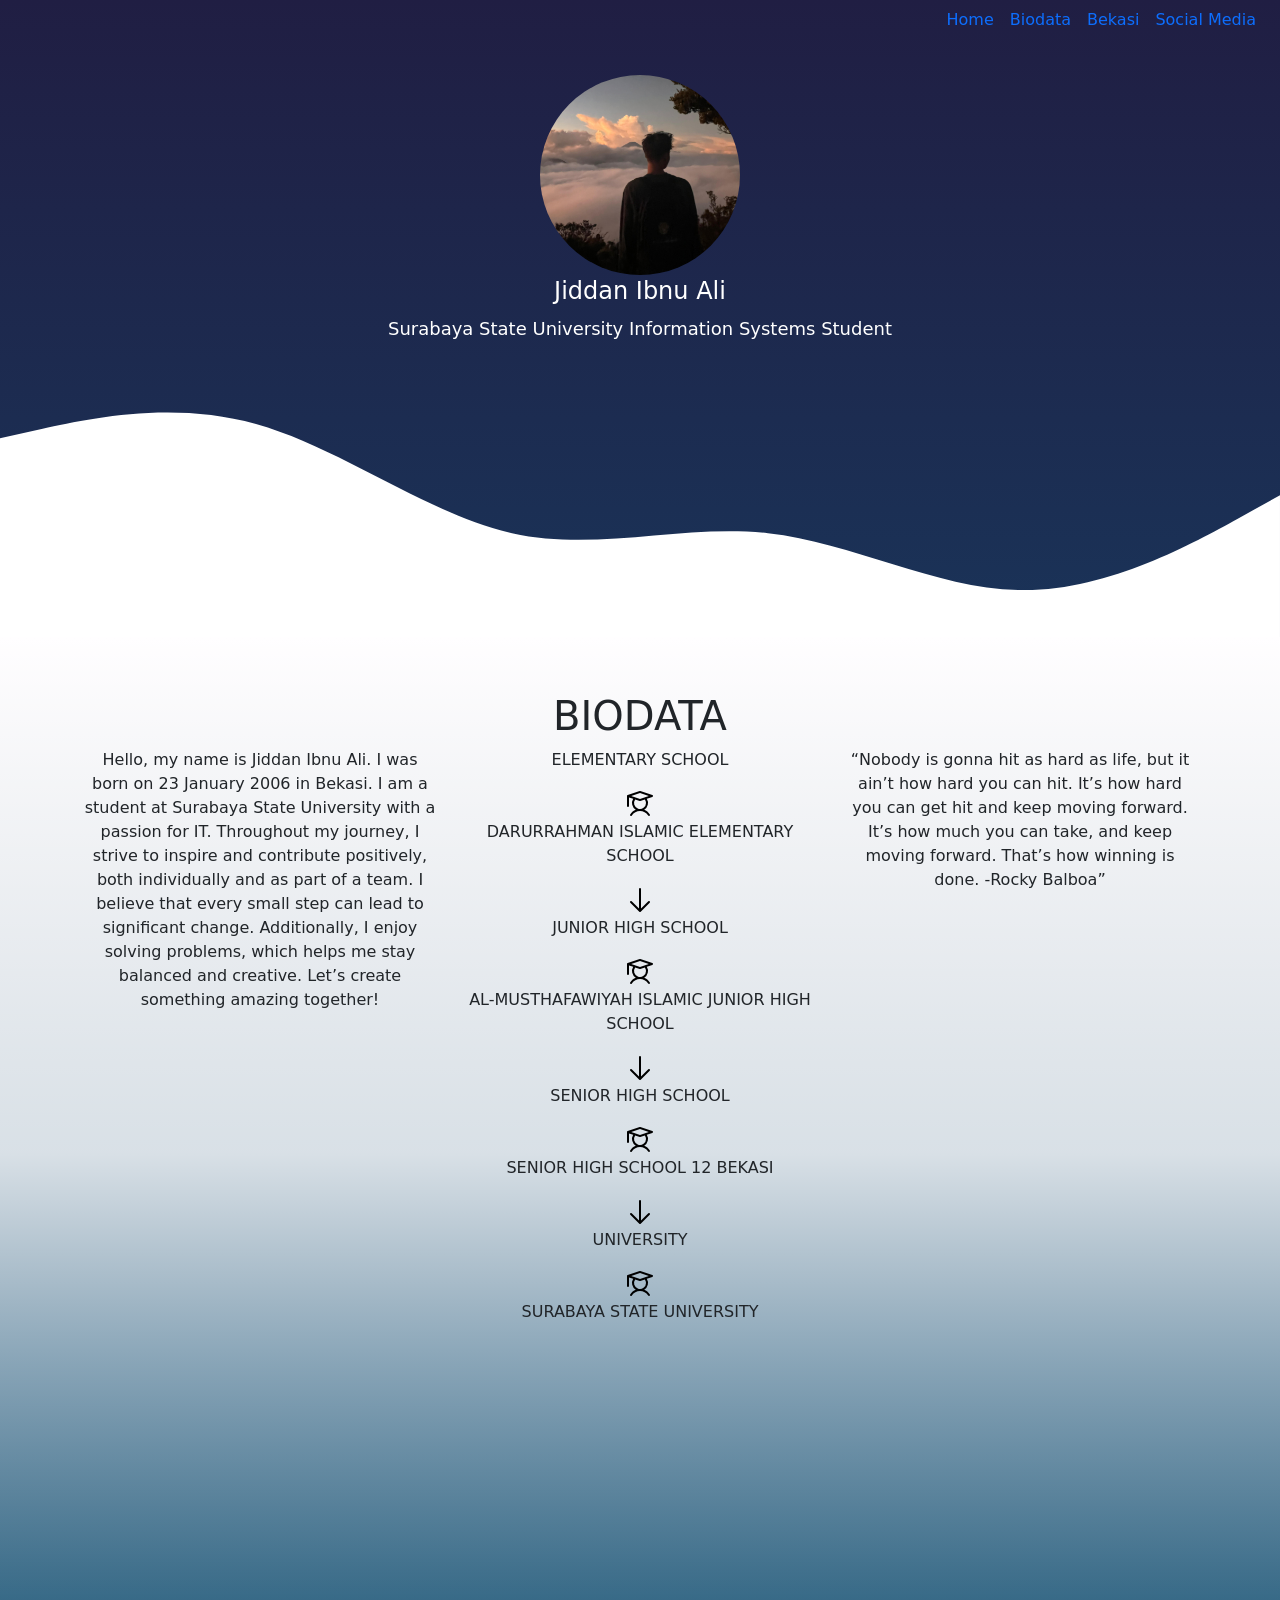
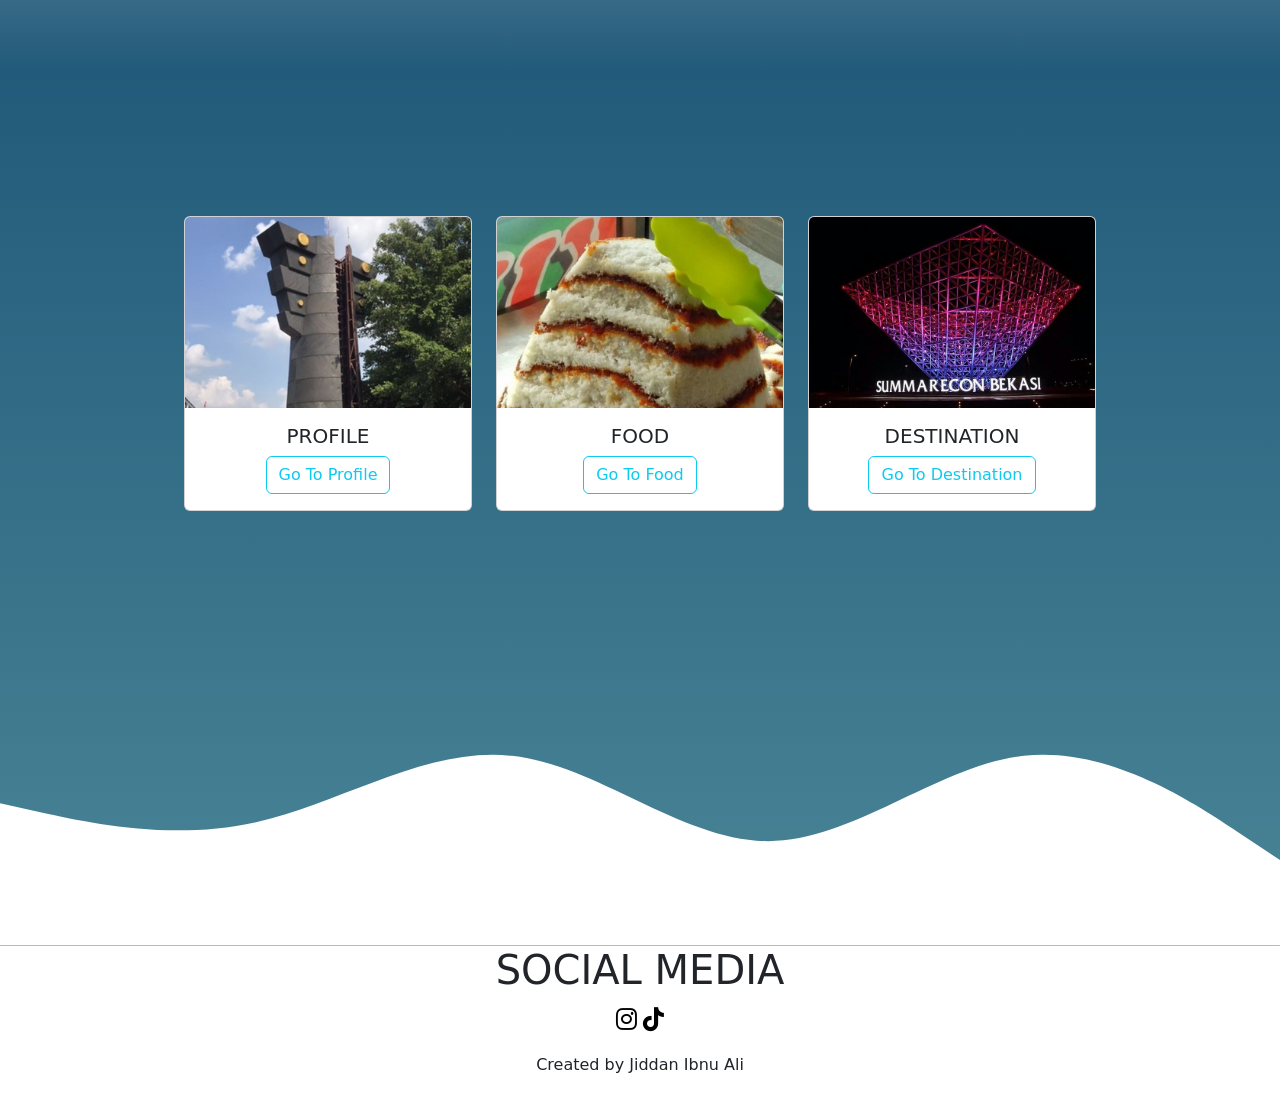
==== index.html @ 8a0ab516 "Add files via upload" ====
<!DOCTYPE html>
<html lang="en">
  <head>
    <meta charset="utf-8" />
    <meta name="viewport" content="width=device-width, initial-scale=1" />
    <title>Home</title>
    <link
      href="https://cdn.jsdelivr.net/npm/bootstrap@5.3.3/dist/css/bootstrap.min.css"
      rel="stylesheet"
      integrity="sha384-QWTKZyjpPEjISv5WaRU9OFeRpok6YctnYmDr5pNlyT2bRjXh0JMhjY6hW+ALEwIH"
      crossorigin="anonymous"
    />
    <link rel="stylesheet" href="css/index.css" />
    <link
      rel="stylesheet"
      href="https://cdnjs.cloudflare.com/ajax/libs/font-awesome/6.6.0/css/all.min.css"
      integrity="sha512-Kc323vGBEqzTmouAECnVceyQqyqdsSiqLQISBL29aUW4U/M7pSPA/gEUZQqv1cwx4OnYxTxve5UMg5GT6L4JJg=="
      crossorigin="anonymous"
      referrerpolicy="no-referrer"
    />
    <link href="https://unpkg.com/aos@2.3.1/dist/aos.css" rel="stylesheet" />
  </head>
  <body>
    <ul class="nav nav-underline nav justify-content-end fixed-top">
      <li class="nav-item">
        <a class="nav-link" href="#home">Home</a>
      </li>
      <li class="nav-item">
        <a class="nav-link" href="#biodata">Biodata</a>
      </li>
      <li class="nav-item">
        <a class="nav-link" href="#bekasi">Bekasi</a>
      </li>
      <li class="nav-item me-4">
        <a class="nav-link" href="#socialmedia">Social Media</a>
      </li>
    </ul>
    <section id="home" class="home">
      <div class="container">
        <div class="profile" data-aos="zoom-in-up">
          <img
            class="rounded-circle profileImage"
            src="image/profileImage.jpg"
            alt=""
          />
          <h2>Jiddan Ibnu Ali</h2>
          <h4>Surabaya State University Information Systems Student</h4>
        </div>
      </div>
    </section>
    <svg xmlns="http://www.w3.org/2000/svg" viewBox="0 0 1440 320">
      <path
        fill="#fff"
        fill-opacity="1"
        d="M0,96L48,85.3C96,75,192,53,288,80C384,107,480,181,576,202.7C672,224,768,192,864,202.7C960,213,1056,267,1152,266.7C1248,267,1344,213,1392,186.7L1440,160L1440,320L1392,320C1344,320,1248,320,1152,320C1056,320,960,320,864,320C768,320,672,320,576,320C480,320,384,320,288,320C192,320,96,320,48,320L0,320Z"
      ></path>
    </svg>
    <section id="biodata" class="biodata">
      <h1 class="text-center" data-aos="fade-down">BIODATA</h1>
      <div class="container text-center" data-aos="fade-up">
        <div class="row">
          <div class="col">
            Hello, my name is Jiddan Ibnu Ali. I was born on 23 January 2006 in
            Bekasi. I am a student at Surabaya State University with a passion
            for IT. Throughout my journey, I strive to inspire and contribute
            positively, both individually and as part of a team. I believe that
            every small step can lead to significant change. Additionally, I
            enjoy solving problems, which helps me stay balanced and creative.
            Let’s create something amazing together!
          </div>
          <div class="col">
            <p>ELEMENTARY SCHOOL</p>
            <svg
              xmlns="http://www.w3.org/2000/svg"
              width="32"
              height="32"
              fill="#000000"
              viewBox="0 0 256 256"
            >
              <path
                d="M226.53,56.41l-96-32a8,8,0,0,0-5.06,0l-96,32A8,8,0,0,0,24,64v80a8,8,0,0,0,16,0V75.1L73.59,86.29a64,64,0,0,0,20.65,88.05c-18,7.06-33.56,19.83-44.94,37.29a8,8,0,1,0,13.4,8.74C77.77,197.25,101.57,184,128,184s50.23,13.25,65.3,36.37a8,8,0,0,0,13.4-8.74c-11.38-17.46-27-30.23-44.94-37.29a64,64,0,0,0,20.65-88l44.12-14.7a8,8,0,0,0,0-15.18ZM176,120A48,48,0,1,1,89.35,91.55l36.12,12a8,8,0,0,0,5.06,0l36.12-12A47.89,47.89,0,0,1,176,120ZM128,87.57,57.3,64,128,40.43,198.7,64Z"
              ></path>
            </svg>
            <p>DARURRAHMAN ISLAMIC ELEMENTARY SCHOOL</p>
            <svg
              xmlns="http://www.w3.org/2000/svg"
              width="32"
              height="32"
              fill="#000000"
              viewBox="0 0 256 256"
            >
              <path
                d="M205.66,149.66l-72,72a8,8,0,0,1-11.32,0l-72-72a8,8,0,0,1,11.32-11.32L120,196.69V40a8,8,0,0,1,16,0V196.69l58.34-58.35a8,8,0,0,1,11.32,11.32Z"
              ></path>
            </svg>
            <p>JUNIOR HIGH SCHOOL</p>
            <svg
              xmlns="http://www.w3.org/2000/svg"
              width="32"
              height="32"
              fill="#000000"
              viewBox="0 0 256 256"
            >
              <path
                d="M226.53,56.41l-96-32a8,8,0,0,0-5.06,0l-96,32A8,8,0,0,0,24,64v80a8,8,0,0,0,16,0V75.1L73.59,86.29a64,64,0,0,0,20.65,88.05c-18,7.06-33.56,19.83-44.94,37.29a8,8,0,1,0,13.4,8.74C77.77,197.25,101.57,184,128,184s50.23,13.25,65.3,36.37a8,8,0,0,0,13.4-8.74c-11.38-17.46-27-30.23-44.94-37.29a64,64,0,0,0,20.65-88l44.12-14.7a8,8,0,0,0,0-15.18ZM176,120A48,48,0,1,1,89.35,91.55l36.12,12a8,8,0,0,0,5.06,0l36.12-12A47.89,47.89,0,0,1,176,120ZM128,87.57,57.3,64,128,40.43,198.7,64Z"
              ></path>
            </svg>
            <p>AL-MUSTHAFAWIYAH ISLAMIC JUNIOR HIGH SCHOOL</p>
            <svg
              xmlns="http://www.w3.org/2000/svg"
              width="32"
              height="32"
              fill="#000000"
              viewBox="0 0 256 256"
            >
              <path
                d="M205.66,149.66l-72,72a8,8,0,0,1-11.32,0l-72-72a8,8,0,0,1,11.32-11.32L120,196.69V40a8,8,0,0,1,16,0V196.69l58.34-58.35a8,8,0,0,1,11.32,11.32Z"
              ></path>
            </svg>
            <p>SENIOR HIGH SCHOOL</p>
            <svg
              xmlns="http://www.w3.org/2000/svg"
              width="32"
              height="32"
              fill="#000000"
              viewBox="0 0 256 256"
            >
              <path
                d="M226.53,56.41l-96-32a8,8,0,0,0-5.06,0l-96,32A8,8,0,0,0,24,64v80a8,8,0,0,0,16,0V75.1L73.59,86.29a64,64,0,0,0,20.65,88.05c-18,7.06-33.56,19.83-44.94,37.29a8,8,0,1,0,13.4,8.74C77.77,197.25,101.57,184,128,184s50.23,13.25,65.3,36.37a8,8,0,0,0,13.4-8.74c-11.38-17.46-27-30.23-44.94-37.29a64,64,0,0,0,20.65-88l44.12-14.7a8,8,0,0,0,0-15.18ZM176,120A48,48,0,1,1,89.35,91.55l36.12,12a8,8,0,0,0,5.06,0l36.12-12A47.89,47.89,0,0,1,176,120ZM128,87.57,57.3,64,128,40.43,198.7,64Z"
              ></path>
            </svg>
            <p>SENIOR HIGH SCHOOL 12 BEKASI</p>
            <svg
              xmlns="http://www.w3.org/2000/svg"
              width="32"
              height="32"
              fill="#000000"
              viewBox="0 0 256 256"
            >
              <path
                d="M205.66,149.66l-72,72a8,8,0,0,1-11.32,0l-72-72a8,8,0,0,1,11.32-11.32L120,196.69V40a8,8,0,0,1,16,0V196.69l58.34-58.35a8,8,0,0,1,11.32,11.32Z"
              ></path>
            </svg>
            <p>UNIVERSITY</p>
            <svg
              xmlns="http://www.w3.org/2000/svg"
              width="32"
              height="32"
              fill="#000000"
              viewBox="0 0 256 256"
            >
              <path
                d="M226.53,56.41l-96-32a8,8,0,0,0-5.06,0l-96,32A8,8,0,0,0,24,64v80a8,8,0,0,0,16,0V75.1L73.59,86.29a64,64,0,0,0,20.65,88.05c-18,7.06-33.56,19.83-44.94,37.29a8,8,0,1,0,13.4,8.74C77.77,197.25,101.57,184,128,184s50.23,13.25,65.3,36.37a8,8,0,0,0,13.4-8.74c-11.38-17.46-27-30.23-44.94-37.29a64,64,0,0,0,20.65-88l44.12-14.7a8,8,0,0,0,0-15.18ZM176,120A48,48,0,1,1,89.35,91.55l36.12,12a8,8,0,0,0,5.06,0l36.12-12A47.89,47.89,0,0,1,176,120ZM128,87.57,57.3,64,128,40.43,198.7,64Z"
              ></path>
            </svg>
            <p>SURABAYA STATE UNIVERSITY</p>
          </div>
          <div class="col">
            “Nobody is gonna hit as hard as life, but it ain’t how hard you can
            hit. It’s how hard you can get hit and keep moving forward. It’s how
            much you can take, and keep moving forward. That’s how winning is
            done. -Rocky Balboa”
          </div>
        </div>
      </div>
    </section>
    <section id="bekasi" class="bekasi">
      <div class="container">
        <h1 style="color: white" class="text-center" data-aos="fade-down">
          BEKASI
        </h1>
        <div class="container text-center card-container">
          <div class="row">
            <div class="col">
              <div class="card" style="width: 18rem" data-aos="fade-right">
                <img
                  src="image/monumentImage.jpeg"
                  class="card-img-top"
                  alt=""
                />
                <div class="card-body">
                  <h5 class="card-title">PROFILE</h5>
                  <a href="profile.html"
                    ><button type="button" class="btn btn-outline-info">
                      Go To Profile
                    </button></a
                  >
                </div>
              </div>
            </div>
            <div class="col">
              <div class="card" style="width: 18rem" data-aos="zoom-in">
                <img src="image/food1Image.jpg" class="card-img-top" alt="" />
                <div class="card-body">
                  <h5 class="card-title">FOOD</h5>
                  <a href="food.html"
                    ><button type="button" class="btn btn-outline-info">
                      Go To Food
                    </button></a
                  >
                </div>
              </div>
            </div>
            <div class="col">
              <div class="card" style="width: 18rem" data-aos="fade-left">
                <img
                  src="image/destination1Image.jpg"
                  class="card-img-top"
                  alt=""
                />
                <div class="card-body">
                  <h5 class="card-title">DESTINATION</h5>
                  <a href="destination.html"
                    ><button type="button" class="btn btn-outline-info">
                      Go To Destination
                    </button></a
                  >
                </div>
              </div>
            </div>
          </div>
        </div>
      </div>
    </section>
    <svg xmlns="http://www.w3.org/2000/svg" viewBox="0 0 1440 320">
      <path
        fill="#ffffff"
        fill-opacity="1"
        d="M0,160L48,170.7C96,181,192,203,288,181.3C384,160,480,96,576,106.7C672,117,768,203,864,202.7C960,203,1056,117,1152,106.7C1248,96,1344,160,1392,192L1440,224L1440,320L1392,320C1344,320,1248,320,1152,320C1056,320,960,320,864,320C768,320,672,320,576,320C480,320,384,320,288,320C192,320,96,320,48,320L0,320Z"
      ></path>
    </svg>
    <section id="socialmedia" class="footer">
      <h1 class="text-center">SOCIAL MEDIA</h1>
      <div class="container text-center socialmedia">
        <a
          href="https://www.instagram.com/jiddan.all?igsh=eGU2ZXZtbjVmYjQy&utm_source=qr"
          ><i class="fab fa-instagram"></i
        ></a>
        <a href="https://www.tiktok.com/@anaknyabapakaliii?_t=8q9RzKYO5kw&_r=1"
          ><i class="fab fa-tiktok"></i
        ></a>
      </div>
      <p class="text-center copyright">Created by Jiddan Ibnu Ali</p>
    </section>
    <script
      src="https://cdn.jsdelivr.net/npm/bootstrap@5.3.3/dist/js/bootstrap.bundle.min.js"
      integrity="sha384-YvpcrYf0tY3lHB60NNkmXc5s9fDVZLESaAA55NDzOxhy9GkcIdslK1eN7N6jIeHz"
      crossorigin="anonymous"
    ></script>
    <script src="https://unpkg.com/aos@2.3.1/dist/aos.js"></script>
    <script>
      AOS.init();
    </script>
  </body>
</html>
---- css/index.css ----
body {
  background: linear-gradient(#201e43 0%, #134b70 50%, #508c9b 100%);
}
.home {
  padding-top: 5px;
  padding-bottom: 5px;
}
.profile {
  display: flex;
  justify-content: center;
  align-items: center;
  flex-direction: column;
  margin-top: 70px;
}
.profileImage {
  width: 200px;
}
.profile h2 {
  color: white;
  font-size: 24px;
  line-height: 1.4;
}
.profile h4 {
  color: white;
  font-size: 18px;
  line-height: 1.3;
}
.biodata {
  background: linear-gradient(#fffeff 0%, #ffffffd5 50%, #fdfdfd00 100%);
  padding-bottom: 330px;
  padding-top: 55px;
}
.bekasi {
  padding-top: 55px;
  padding-bottom: 150px;
}
.footer {
  background-color: white;
  padding-bottom: 1px;
}
.card-container {
  display: flex;
  justify-content: center;
  flex-wrap: wrap;
  gap: 20px;
  padding-top: 35px;
}
.socialmedia a {
  color: black;
  font-size: 24px;
}
.copyright {
  padding-top: 15px;
}
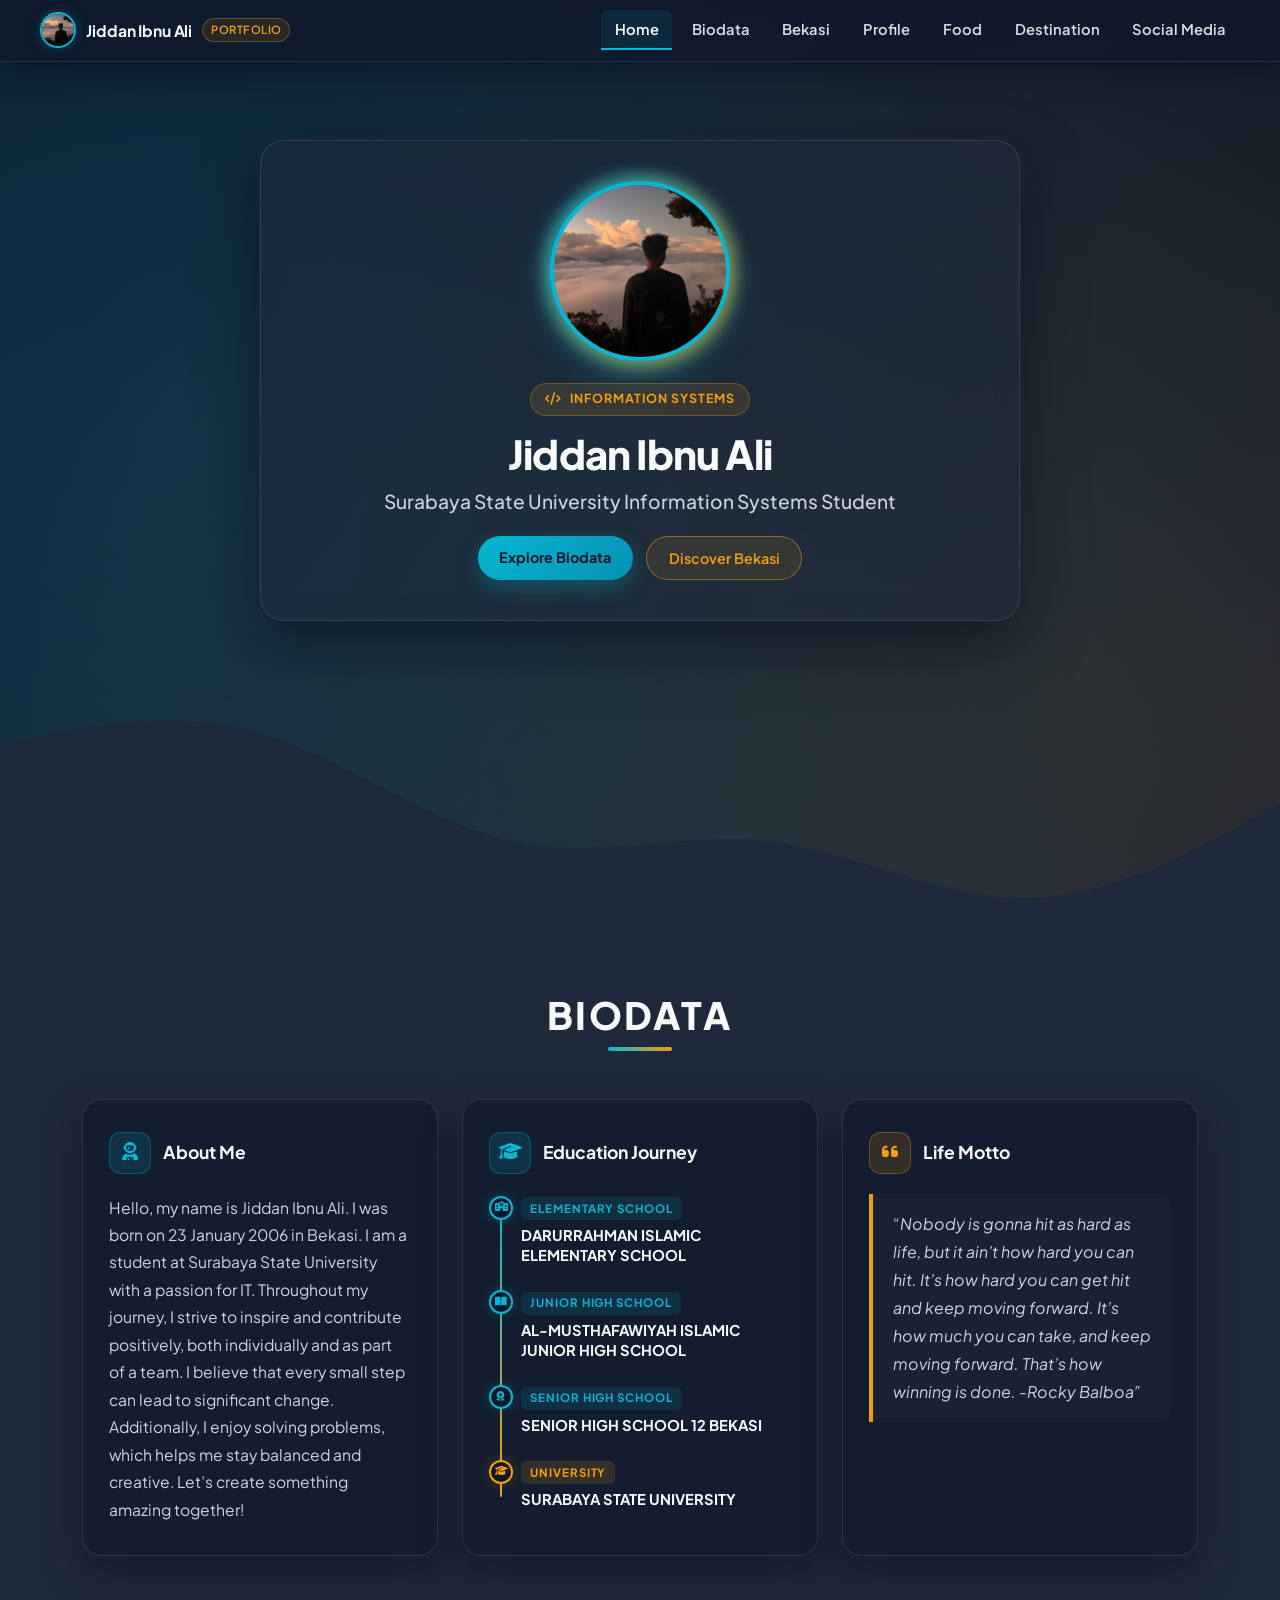
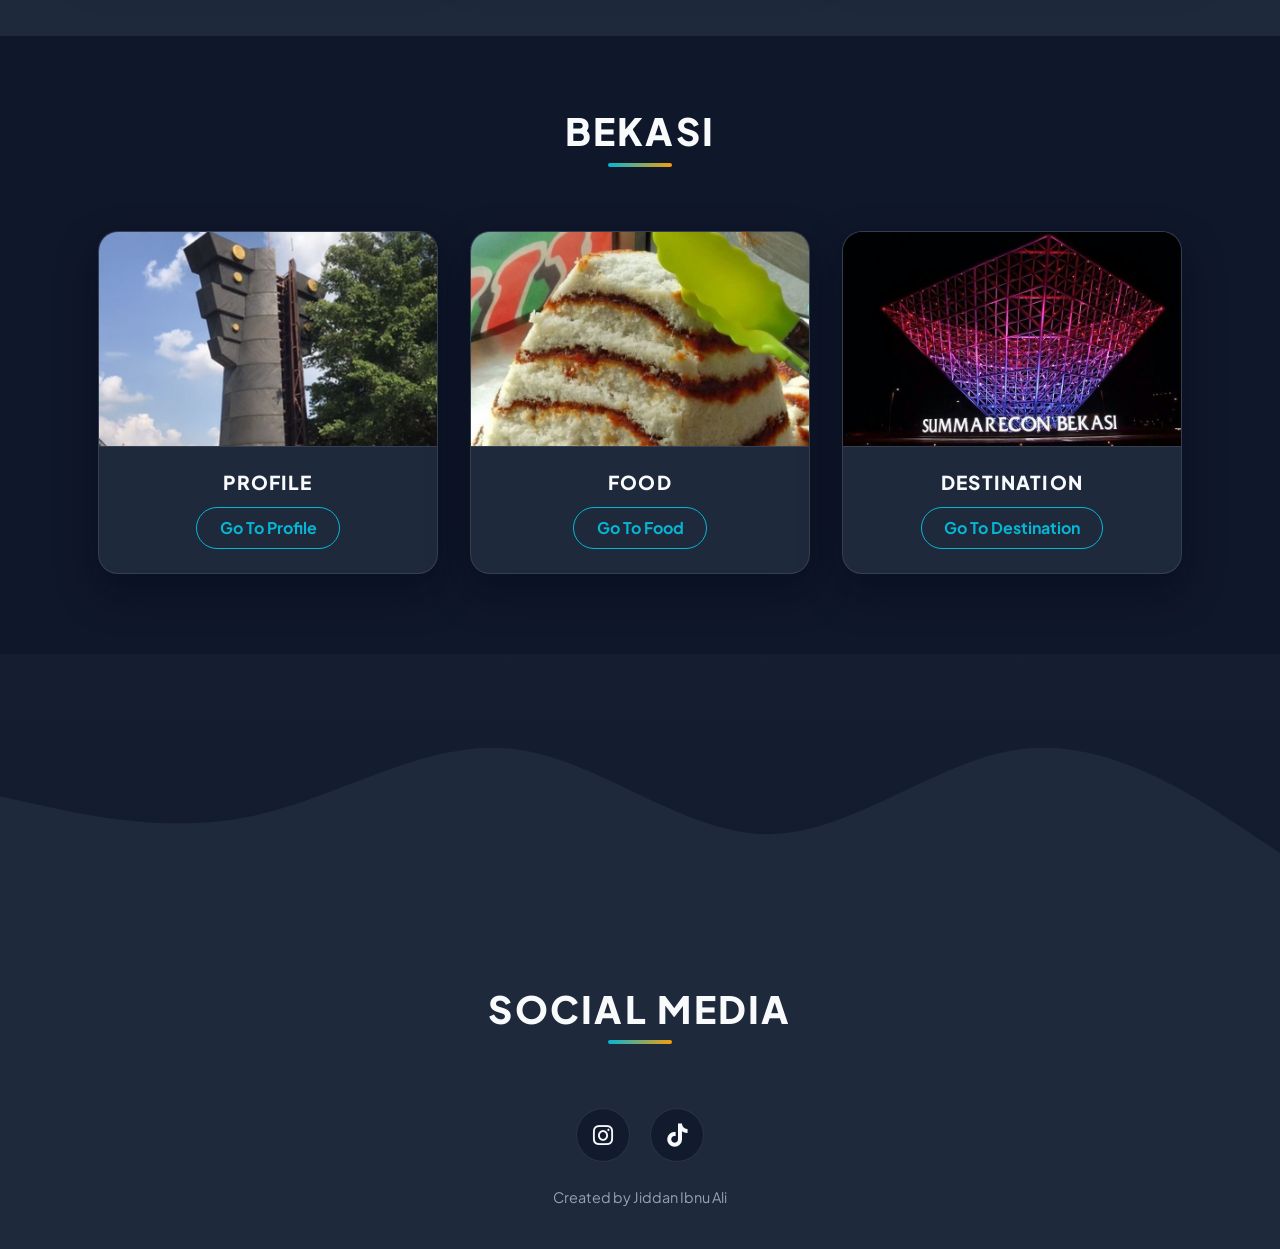
==== commit 6e0ce586: "feat: modernize UI/UX, optimize images (<300KB), sync glassmorphic nav, and add vertical education t" ====
--- a/index.html
+++ b/index.html
@@ -1,255 +1,312 @@
-<!DOCTYPE html>
-<html lang="en">
-  <head>
-    <meta charset="utf-8" />
-    <meta name="viewport" content="width=device-width, initial-scale=1" />
-    <title>Home</title>
-    <link
-      href="https://cdn.jsdelivr.net/npm/bootstrap@5.3.3/dist/css/bootstrap.min.css"
-      rel="stylesheet"
-      integrity="sha384-QWTKZyjpPEjISv5WaRU9OFeRpok6YctnYmDr5pNlyT2bRjXh0JMhjY6hW+ALEwIH"
-      crossorigin="anonymous"
-    />
-    <link rel="stylesheet" href="css/index.css" />
-    <link
-      rel="stylesheet"
-      href="https://cdnjs.cloudflare.com/ajax/libs/font-awesome/6.6.0/css/all.min.css"
-      integrity="sha512-Kc323vGBEqzTmouAECnVceyQqyqdsSiqLQISBL29aUW4U/M7pSPA/gEUZQqv1cwx4OnYxTxve5UMg5GT6L4JJg=="
-      crossorigin="anonymous"
-      referrerpolicy="no-referrer"
-    />
-    <link href="https://unpkg.com/aos@2.3.1/dist/aos.css" rel="stylesheet" />
-  </head>
-  <body>
-    <ul class="nav nav-underline nav justify-content-end fixed-top">
-      <li class="nav-item">
-        <a class="nav-link" href="#home">Home</a>
-      </li>
-      <li class="nav-item">
-        <a class="nav-link" href="#biodata">Biodata</a>
-      </li>
-      <li class="nav-item">
-        <a class="nav-link" href="#bekasi">Bekasi</a>
-      </li>
-      <li class="nav-item me-4">
-        <a class="nav-link" href="#socialmedia">Social Media</a>
-      </li>
-    </ul>
-    <section id="home" class="home">
-      <div class="container">
-        <div class="profile" data-aos="zoom-in-up">
-          <img
-            class="rounded-circle profileImage"
-            src="image/profileImage.jpg"
-            alt=""
-          />
-          <h2>Jiddan Ibnu Ali</h2>
-          <h4>Surabaya State University Information Systems Student</h4>
-        </div>
-      </div>
-    </section>
-    <svg xmlns="http://www.w3.org/2000/svg" viewBox="0 0 1440 320">
-      <path
-        fill="#fff"
-        fill-opacity="1"
-        d="M0,96L48,85.3C96,75,192,53,288,80C384,107,480,181,576,202.7C672,224,768,192,864,202.7C960,213,1056,267,1152,266.7C1248,267,1344,213,1392,186.7L1440,160L1440,320L1392,320C1344,320,1248,320,1152,320C1056,320,960,320,864,320C768,320,672,320,576,320C480,320,384,320,288,320C192,320,96,320,48,320L0,320Z"
-      ></path>
-    </svg>
-    <section id="biodata" class="biodata">
-      <h1 class="text-center" data-aos="fade-down">BIODATA</h1>
-      <div class="container text-center" data-aos="fade-up">
-        <div class="row">
-          <div class="col">
-            Hello, my name is Jiddan Ibnu Ali. I was born on 23 January 2006 in
-            Bekasi. I am a student at Surabaya State University with a passion
-            for IT. Throughout my journey, I strive to inspire and contribute
-            positively, both individually and as part of a team. I believe that
-            every small step can lead to significant change. Additionally, I
-            enjoy solving problems, which helps me stay balanced and creative.
-            Let’s create something amazing together!
-          </div>
-          <div class="col">
-            <p>ELEMENTARY SCHOOL</p>
-            <svg
-              xmlns="http://www.w3.org/2000/svg"
-              width="32"
-              height="32"
-              fill="#000000"
-              viewBox="0 0 256 256"
-            >
-              <path
-                d="M226.53,56.41l-96-32a8,8,0,0,0-5.06,0l-96,32A8,8,0,0,0,24,64v80a8,8,0,0,0,16,0V75.1L73.59,86.29a64,64,0,0,0,20.65,88.05c-18,7.06-33.56,19.83-44.94,37.29a8,8,0,1,0,13.4,8.74C77.77,197.25,101.57,184,128,184s50.23,13.25,65.3,36.37a8,8,0,0,0,13.4-8.74c-11.38-17.46-27-30.23-44.94-37.29a64,64,0,0,0,20.65-88l44.12-14.7a8,8,0,0,0,0-15.18ZM176,120A48,48,0,1,1,89.35,91.55l36.12,12a8,8,0,0,0,5.06,0l36.12-12A47.89,47.89,0,0,1,176,120ZM128,87.57,57.3,64,128,40.43,198.7,64Z"
-              ></path>
-            </svg>
-            <p>DARURRAHMAN ISLAMIC ELEMENTARY SCHOOL</p>
-            <svg
-              xmlns="http://www.w3.org/2000/svg"
-              width="32"
-              height="32"
-              fill="#000000"
-              viewBox="0 0 256 256"
-            >
-              <path
-                d="M205.66,149.66l-72,72a8,8,0,0,1-11.32,0l-72-72a8,8,0,0,1,11.32-11.32L120,196.69V40a8,8,0,0,1,16,0V196.69l58.34-58.35a8,8,0,0,1,11.32,11.32Z"
-              ></path>
-            </svg>
-            <p>JUNIOR HIGH SCHOOL</p>
-            <svg
-              xmlns="http://www.w3.org/2000/svg"
-              width="32"
-              height="32"
-              fill="#000000"
-              viewBox="0 0 256 256"
-            >
-              <path
-                d="M226.53,56.41l-96-32a8,8,0,0,0-5.06,0l-96,32A8,8,0,0,0,24,64v80a8,8,0,0,0,16,0V75.1L73.59,86.29a64,64,0,0,0,20.65,88.05c-18,7.06-33.56,19.83-44.94,37.29a8,8,0,1,0,13.4,8.74C77.77,197.25,101.57,184,128,184s50.23,13.25,65.3,36.37a8,8,0,0,0,13.4-8.74c-11.38-17.46-27-30.23-44.94-37.29a64,64,0,0,0,20.65-88l44.12-14.7a8,8,0,0,0,0-15.18ZM176,120A48,48,0,1,1,89.35,91.55l36.12,12a8,8,0,0,0,5.06,0l36.12-12A47.89,47.89,0,0,1,176,120ZM128,87.57,57.3,64,128,40.43,198.7,64Z"
-              ></path>
-            </svg>
-            <p>AL-MUSTHAFAWIYAH ISLAMIC JUNIOR HIGH SCHOOL</p>
-            <svg
-              xmlns="http://www.w3.org/2000/svg"
-              width="32"
-              height="32"
-              fill="#000000"
-              viewBox="0 0 256 256"
-            >
-              <path
-                d="M205.66,149.66l-72,72a8,8,0,0,1-11.32,0l-72-72a8,8,0,0,1,11.32-11.32L120,196.69V40a8,8,0,0,1,16,0V196.69l58.34-58.35a8,8,0,0,1,11.32,11.32Z"
-              ></path>
-            </svg>
-            <p>SENIOR HIGH SCHOOL</p>
-            <svg
-              xmlns="http://www.w3.org/2000/svg"
-              width="32"
-              height="32"
-              fill="#000000"
-              viewBox="0 0 256 256"
-            >
-              <path
-                d="M226.53,56.41l-96-32a8,8,0,0,0-5.06,0l-96,32A8,8,0,0,0,24,64v80a8,8,0,0,0,16,0V75.1L73.59,86.29a64,64,0,0,0,20.65,88.05c-18,7.06-33.56,19.83-44.94,37.29a8,8,0,1,0,13.4,8.74C77.77,197.25,101.57,184,128,184s50.23,13.25,65.3,36.37a8,8,0,0,0,13.4-8.74c-11.38-17.46-27-30.23-44.94-37.29a64,64,0,0,0,20.65-88l44.12-14.7a8,8,0,0,0,0-15.18ZM176,120A48,48,0,1,1,89.35,91.55l36.12,12a8,8,0,0,0,5.06,0l36.12-12A47.89,47.89,0,0,1,176,120ZM128,87.57,57.3,64,128,40.43,198.7,64Z"
-              ></path>
-            </svg>
-            <p>SENIOR HIGH SCHOOL 12 BEKASI</p>
-            <svg
-              xmlns="http://www.w3.org/2000/svg"
-              width="32"
-              height="32"
-              fill="#000000"
-              viewBox="0 0 256 256"
-            >
-              <path
-                d="M205.66,149.66l-72,72a8,8,0,0,1-11.32,0l-72-72a8,8,0,0,1,11.32-11.32L120,196.69V40a8,8,0,0,1,16,0V196.69l58.34-58.35a8,8,0,0,1,11.32,11.32Z"
-              ></path>
-            </svg>
-            <p>UNIVERSITY</p>
-            <svg
-              xmlns="http://www.w3.org/2000/svg"
-              width="32"
-              height="32"
-              fill="#000000"
-              viewBox="0 0 256 256"
-            >
-              <path
-                d="M226.53,56.41l-96-32a8,8,0,0,0-5.06,0l-96,32A8,8,0,0,0,24,64v80a8,8,0,0,0,16,0V75.1L73.59,86.29a64,64,0,0,0,20.65,88.05c-18,7.06-33.56,19.83-44.94,37.29a8,8,0,1,0,13.4,8.74C77.77,197.25,101.57,184,128,184s50.23,13.25,65.3,36.37a8,8,0,0,0,13.4-8.74c-11.38-17.46-27-30.23-44.94-37.29a64,64,0,0,0,20.65-88l44.12-14.7a8,8,0,0,0,0-15.18ZM176,120A48,48,0,1,1,89.35,91.55l36.12,12a8,8,0,0,0,5.06,0l36.12-12A47.89,47.89,0,0,1,176,120ZM128,87.57,57.3,64,128,40.43,198.7,64Z"
-              ></path>
-            </svg>
-            <p>SURABAYA STATE UNIVERSITY</p>
-          </div>
-          <div class="col">
-            “Nobody is gonna hit as hard as life, but it ain’t how hard you can
-            hit. It’s how hard you can get hit and keep moving forward. It’s how
-            much you can take, and keep moving forward. That’s how winning is
-            done. -Rocky Balboa”
-          </div>
-        </div>
-      </div>
-    </section>
-    <section id="bekasi" class="bekasi">
-      <div class="container">
-        <h1 style="color: white" class="text-center" data-aos="fade-down">
-          BEKASI
-        </h1>
-        <div class="container text-center card-container">
-          <div class="row">
-            <div class="col">
-              <div class="card" style="width: 18rem" data-aos="fade-right">
-                <img
-                  src="image/monumentImage.jpeg"
-                  class="card-img-top"
-                  alt=""
-                />
-                <div class="card-body">
-                  <h5 class="card-title">PROFILE</h5>
-                  <a href="profile.html"
-                    ><button type="button" class="btn btn-outline-info">
-                      Go To Profile
-                    </button></a
-                  >
-                </div>
-              </div>
-            </div>
-            <div class="col">
-              <div class="card" style="width: 18rem" data-aos="zoom-in">
-                <img src="image/food1Image.jpg" class="card-img-top" alt="" />
-                <div class="card-body">
-                  <h5 class="card-title">FOOD</h5>
-                  <a href="food.html"
-                    ><button type="button" class="btn btn-outline-info">
-                      Go To Food
-                    </button></a
-                  >
-                </div>
-              </div>
-            </div>
-            <div class="col">
-              <div class="card" style="width: 18rem" data-aos="fade-left">
-                <img
-                  src="image/destination1Image.jpg"
-                  class="card-img-top"
-                  alt=""
-                />
-                <div class="card-body">
-                  <h5 class="card-title">DESTINATION</h5>
-                  <a href="destination.html"
-                    ><button type="button" class="btn btn-outline-info">
-                      Go To Destination
-                    </button></a
-                  >
-                </div>
-              </div>
-            </div>
-          </div>
-        </div>
-      </div>
-    </section>
-    <svg xmlns="http://www.w3.org/2000/svg" viewBox="0 0 1440 320">
-      <path
-        fill="#ffffff"
-        fill-opacity="1"
-        d="M0,160L48,170.7C96,181,192,203,288,181.3C384,160,480,96,576,106.7C672,117,768,203,864,202.7C960,203,1056,117,1152,106.7C1248,96,1344,160,1392,192L1440,224L1440,320L1392,320C1344,320,1248,320,1152,320C1056,320,960,320,864,320C768,320,672,320,576,320C480,320,384,320,288,320C192,320,96,320,48,320L0,320Z"
-      ></path>
-    </svg>
-    <section id="socialmedia" class="footer">
-      <h1 class="text-center">SOCIAL MEDIA</h1>
-      <div class="container text-center socialmedia">
-        <a
-          href="https://www.instagram.com/jiddan.all?igsh=eGU2ZXZtbjVmYjQy&utm_source=qr"
-          ><i class="fab fa-instagram"></i
-        ></a>
-        <a href="https://www.tiktok.com/@anaknyabapakaliii?_t=8q9RzKYO5kw&_r=1"
-          ><i class="fab fa-tiktok"></i
-        ></a>
-      </div>
-      <p class="text-center copyright">Created by Jiddan Ibnu Ali</p>
-    </section>
-    <script
-      src="https://cdn.jsdelivr.net/npm/bootstrap@5.3.3/dist/js/bootstrap.bundle.min.js"
-      integrity="sha384-YvpcrYf0tY3lHB60NNkmXc5s9fDVZLESaAA55NDzOxhy9GkcIdslK1eN7N6jIeHz"
-      crossorigin="anonymous"
-    ></script>
-    <script src="https://unpkg.com/aos@2.3.1/dist/aos.js"></script>
-    <script>
-      AOS.init();
-    </script>
-  </body>
-</html>
+<!DOCTYPE html>
+<html lang="en">
+  <head>
+    <meta charset="utf-8" />
+    <meta name="viewport" content="width=device-width, initial-scale=1" />
+    <title>Jiddan Ibnu Ali — Personal Portfolio</title>
+    <link rel="preconnect" href="https://fonts.googleapis.com" />
+    <link rel="preconnect" href="https://fonts.gstatic.com" crossorigin />
+    <link
+      href="https://fonts.googleapis.com/css2?family=Inter:wght@400;500;600;700&family=Plus+Jakarta+Sans:wght@400;500;600;700;800&display=swap"
+      rel="stylesheet"
+    />
+    <link
+      href="https://cdn.jsdelivr.net/npm/bootstrap@5.3.3/dist/css/bootstrap.min.css"
+      rel="stylesheet"
+      integrity="sha384-QWTKZyjpPEjISv5WaRU9OFeRpok6YctnYmDr5pNlyT2bRjXh0JMhjY6hW+ALEwIH"
+      crossorigin="anonymous"
+    />
+    <link rel="stylesheet" href="css/index.css" />
+    <link
+      rel="stylesheet"
+      href="https://cdnjs.cloudflare.com/ajax/libs/font-awesome/6.6.0/css/all.min.css"
+      integrity="sha512-Kc323vGBEqzTmouAECnVceyQqyqdsSiqLQISBL29aUW4U/M7pSPA/gEUZQqv1cwx4OnYxTxve5UMg5GT6L4JJg=="
+      crossorigin="anonymous"
+      referrerpolicy="no-referrer"
+    />
+    <link href="https://unpkg.com/aos@2.3.1/dist/aos.css" rel="stylesheet" />
+  </head>
+  <body>
+    <header class="site-navbar fixed-top">
+      <div class="navbar-inner">
+        <a class="brand-profile" href="index.html">
+          <img
+            src="image/profileImage.jpg"
+            alt="Jiddan Ibnu Ali"
+            class="brand-avatar"
+            width="36"
+            height="36"
+          />
+          <span>Jiddan Ibnu Ali</span>
+          <span class="brand-badge">Portfolio</span>
+        </a>
+        <ul class="nav nav-underline justify-content-end mb-0">
+          <li class="nav-item">
+            <a class="nav-link active" aria-current="page" href="#home">Home</a>
+          </li>
+          <li class="nav-item">
+            <a class="nav-link" href="#biodata">Biodata</a>
+          </li>
+          <li class="nav-item">
+            <a class="nav-link" href="#bekasi">Bekasi</a>
+          </li>
+          <li class="nav-item">
+            <a class="nav-link" href="profile.html">Profile</a>
+          </li>
+          <li class="nav-item">
+            <a class="nav-link" href="food.html">Food</a>
+          </li>
+          <li class="nav-item">
+            <a class="nav-link" href="destination.html">Destination</a>
+          </li>
+          <li class="nav-item">
+            <a class="nav-link" href="#socialmedia">Social Media</a>
+          </li>
+        </ul>
+      </div>
+    </header>
+
+    <section id="home" class="home">
+      <div class="container">
+        <div class="profile" data-aos="zoom-in-up">
+          <div class="profile-avatar-wrapper">
+            <img
+              class="rounded-circle profileImage"
+              src="image/profileImage.jpg"
+              alt="Jiddan Ibnu Ali"
+              width="180"
+              height="180"
+              fetchpriority="high"
+            />
+          </div>
+          <span class="hero-chip">
+            <i class="fa-solid fa-code"></i> Information Systems
+          </span>
+          <h2>Jiddan Ibnu Ali</h2>
+          <h4>Surabaya State University Information Systems Student</h4>
+          <div class="hero-actions">
+            <a href="#biodata" class="btn-patriot">Explore Biodata</a>
+            <a href="#bekasi" class="btn-amber-outline">Discover Bekasi</a>
+          </div>
+        </div>
+      </div>
+    </section>
+
+    <svg
+      class="section-wave"
+      xmlns="http://www.w3.org/2000/svg"
+      viewBox="0 0 1440 320"
+    >
+      <path
+        fill="#1E293B"
+        fill-opacity="1"
+        d="M0,96L48,85.3C96,75,192,53,288,80C384,107,480,181,576,202.7C672,224,768,192,864,202.7C960,213,1056,267,1152,266.7C1248,267,1344,213,1392,186.7L1440,160L1440,320L1392,320C1344,320,1248,320,1152,320C1056,320,960,320,864,320C768,320,672,320,576,320C480,320,384,320,288,320C192,320,96,320,48,320L0,320Z"
+      ></path>
+    </svg>
+
+    <section id="biodata" class="biodata">
+      <div class="container text-center">
+        <h1 class="section-heading text-center" data-aos="fade-down">
+          BIODATA
+        </h1>
+        <div class="row g-4 align-items-stretch" data-aos="fade-up">
+          <div class="col-lg-4 col-md-12">
+            <div class="biodata-card">
+              <div class="biodata-card-header">
+                <span class="biodata-icon">
+                  <i class="fa-solid fa-user-astronaut"></i>
+                </span>
+                <h3 class="biodata-card-title">About Me</h3>
+              </div>
+              <p class="biodata-text">
+                Hello, my name is Jiddan Ibnu Ali. I was born on 23 January 2006
+                in Bekasi. I am a student at Surabaya State University with a
+                passion for IT. Throughout my journey, I strive to inspire and
+                contribute positively, both individually and as part of a team. I
+                believe that every small step can lead to significant change.
+                Additionally, I enjoy solving problems, which helps me stay
+                balanced and creative. Let’s create something amazing together!
+              </p>
+            </div>
+          </div>
+
+          <div class="col-lg-4 col-md-12">
+            <div class="biodata-card">
+              <div class="biodata-card-header">
+                <span class="biodata-icon">
+                  <i class="fa-solid fa-graduation-cap"></i>
+                </span>
+                <h3 class="biodata-card-title">Education Journey</h3>
+              </div>
+              <ul class="education-timeline">
+                <li class="timeline-step">
+                  <span class="timeline-dot">
+                    <i class="fa-solid fa-school"></i>
+                  </span>
+                  <span class="timeline-level">ELEMENTARY SCHOOL</span>
+                  <p class="timeline-school">
+                    DARURRAHMAN ISLAMIC ELEMENTARY SCHOOL
+                  </p>
+                </li>
+                <li class="timeline-step">
+                  <span class="timeline-dot">
+                    <i class="fa-solid fa-book-open"></i>
+                  </span>
+                  <span class="timeline-level">JUNIOR HIGH SCHOOL</span>
+                  <p class="timeline-school">
+                    AL-MUSTHAFAWIYAH ISLAMIC JUNIOR HIGH SCHOOL
+                  </p>
+                </li>
+                <li class="timeline-step">
+                  <span class="timeline-dot">
+                    <i class="fa-solid fa-award"></i>
+                  </span>
+                  <span class="timeline-level">SENIOR HIGH SCHOOL</span>
+                  <p class="timeline-school">SENIOR HIGH SCHOOL 12 BEKASI</p>
+                </li>
+                <li class="timeline-step current">
+                  <span class="timeline-dot">
+                    <i class="fa-solid fa-graduation-cap"></i>
+                  </span>
+                  <span class="timeline-level">UNIVERSITY</span>
+                  <p class="timeline-school">SURABAYA STATE UNIVERSITY</p>
+                </li>
+              </ul>
+            </div>
+          </div>
+
+          <div class="col-lg-4 col-md-12">
+            <div class="biodata-card">
+              <div class="biodata-card-header">
+                <span class="biodata-icon amber">
+                  <i class="fa-solid fa-quote-left"></i>
+                </span>
+                <h3 class="biodata-card-title">Life Motto</h3>
+              </div>
+              <div class="quote-box">
+                “Nobody is gonna hit as hard as life, but it ain’t how hard you
+                can hit. It’s how hard you can get hit and keep moving forward.
+                It’s how much you can take, and keep moving forward. That’s how
+                winning is done. -Rocky Balboa”
+              </div>
+            </div>
+          </div>
+        </div>
+      </div>
+    </section>
+
+    <section id="bekasi" class="bekasi">
+      <div class="container text-center">
+        <h1 class="section-heading text-center" data-aos="fade-down">BEKASI</h1>
+        <div class="container text-center card-container">
+          <div class="row g-4 justify-content-center">
+            <div class="col-lg-4 col-md-6">
+              <div class="card" data-aos="fade-right">
+                <img
+                  src="image/monumentImage.jpeg"
+                  class="card-img-top"
+                  alt="Bekasi Profile Monument"
+                  loading="lazy"
+                  decoding="async"
+                />
+                <div class="card-body">
+                  <h5 class="card-title">PROFILE</h5>
+                  <a href="profile.html">
+                    <button type="button" class="btn btn-outline-info">
+                      Go To Profile
+                    </button>
+                  </a>
+                </div>
+              </div>
+            </div>
+            <div class="col-lg-4 col-md-6">
+              <div class="card" data-aos="zoom-in">
+                <img
+                  src="image/food1Image.jpg"
+                  class="card-img-top"
+                  alt="Traditional Bekasi Food"
+                  loading="lazy"
+                  decoding="async"
+                />
+                <div class="card-body">
+                  <h5 class="card-title">FOOD</h5>
+                  <a href="food.html">
+                    <button type="button" class="btn btn-outline-info">
+                      Go To Food
+                    </button>
+                  </a>
+                </div>
+              </div>
+            </div>
+            <div class="col-lg-4 col-md-6">
+              <div class="card" data-aos="fade-left">
+                <img
+                  src="image/destination1Image.jpg"
+                  class="card-img-top"
+                  alt="Summarecon Bekasi Landmark"
+                  loading="lazy"
+                  decoding="async"
+                />
+                <div class="card-body">
+                  <h5 class="card-title">DESTINATION</h5>
+                  <a href="destination.html">
+                    <button type="button" class="btn btn-outline-info">
+                      Go To Destination
+                    </button>
+                  </a>
+                </div>
+              </div>
+            </div>
+          </div>
+        </div>
+      </div>
+    </section>
+
+    <svg
+      class="section-wave"
+      xmlns="http://www.w3.org/2000/svg"
+      viewBox="0 0 1440 320"
+    >
+      <path
+        fill="#1E293B"
+        fill-opacity="1"
+        d="M0,160L48,170.7C96,181,192,203,288,181.3C384,160,480,96,576,106.7C672,117,768,203,864,202.7C960,203,1056,117,1152,106.7C1248,96,1344,160,1392,192L1440,224L1440,320L1392,320C1344,320,1248,320,1152,320C1056,320,960,320,864,320C768,320,672,320,576,320C480,320,384,320,288,320C192,320,96,320,48,320L0,320Z"
+      ></path>
+    </svg>
+
+    <section id="socialmedia" class="footer text-center">
+      <div class="container">
+        <h1 class="section-heading text-center">SOCIAL MEDIA</h1>
+        <div class="container text-center socialmedia">
+          <a
+            href="https://www.instagram.com/jiddan.all?igsh=eGU2ZXZtbjVmYjQy&utm_source=qr"
+            aria-label="Instagram"
+            target="_blank"
+            rel="noopener noreferrer"
+          >
+            <i class="fab fa-instagram"></i>
+          </a>
+          <a
+            href="https://www.tiktok.com/@anaknyabapakaliii?_t=8q9RzKYO5kw&_r=1"
+            aria-label="TikTok"
+            target="_blank"
+            rel="noopener noreferrer"
+          >
+            <i class="fab fa-tiktok"></i>
+          </a>
+        </div>
+        <p class="text-center copyright">Created by Jiddan Ibnu Ali</p>
+      </div>
+    </section>
+
+    <script
+      src="https://cdn.jsdelivr.net/npm/bootstrap@5.3.3/dist/js/bootstrap.bundle.min.js"
+      integrity="sha384-YvpcrYf0tY3lHB60NNkmXc5s9fDVZLESaAA55NDzOxhy9GkcIdslK1eN7N6jIeHz"
+      crossorigin="anonymous"
+    ></script>
+    <script src="https://unpkg.com/aos@2.3.1/dist/aos.js"></script>
+    <script>
+      AOS.init({ duration: 750, once: true });
+    </script>
+  </body>
+</html>
--- a/css/index.css
+++ b/css/index.css
@@ -1,54 +1,604 @@
-body {
-  background: linear-gradient(#201e43 0%, #134b70 50%, #508c9b 100%);
-}
-.home {
-  padding-top: 5px;
-  padding-bottom: 5px;
-}
-.profile {
-  display: flex;
-  justify-content: center;
-  align-items: center;
-  flex-direction: column;
-  margin-top: 70px;
-}
-.profileImage {
-  width: 200px;
-}
-.profile h2 {
-  color: white;
-  font-size: 24px;
-  line-height: 1.4;
-}
-.profile h4 {
-  color: white;
-  font-size: 18px;
-  line-height: 1.3;
-}
-.biodata {
-  background: linear-gradient(#fffeff 0%, #ffffffd5 50%, #fdfdfd00 100%);
-  padding-bottom: 330px;
-  padding-top: 55px;
-}
-.bekasi {
-  padding-top: 55px;
-  padding-bottom: 150px;
-}
-.footer {
-  background-color: white;
-  padding-bottom: 1px;
-}
-.card-container {
-  display: flex;
-  justify-content: center;
-  flex-wrap: wrap;
-  gap: 20px;
-  padding-top: 35px;
-}
-.socialmedia a {
-  color: black;
-  font-size: 24px;
-}
-.copyright {
-  padding-top: 15px;
-}
+:root {
+  --bg-deep-slate: #0F172A;
+  --surface-dark-navy: #1E293B;
+  --surface-elevated: rgba(30, 41, 59, 0.82);
+  --accent-cyan: #06B6D4;
+  --accent-cyan-glow: rgba(6, 182, 212, 0.28);
+  --accent-amber: #F59E0B;
+  --accent-amber-glow: rgba(245, 158, 11, 0.22);
+  --text-primary: #F8FAFC;
+  --text-secondary: #CBD5E1;
+  --text-muted: #94A3B8;
+  --border-glass: rgba(255, 255, 255, 0.1);
+}
+
+*,
+*::before,
+*::after {
+  box-sizing: border-box;
+}
+
+html {
+  scroll-behavior: smooth;
+  scroll-padding-top: 84px;
+}
+
+body {
+  font-family: "Plus Jakarta Sans", "Inter", -apple-system, BlinkMacSystemFont, sans-serif;
+  background-color: var(--bg-deep-slate);
+  background-image:
+    radial-gradient(circle at 15% 15%, rgba(6, 182, 212, 0.14) 0%, transparent 45%),
+    radial-gradient(circle at 85% 25%, rgba(245, 158, 11, 0.1) 0%, transparent 45%),
+    linear-gradient(180deg, #0F172A 0%, #1E293B 50%, #0F172A 100%);
+  color: var(--text-primary);
+  margin: 0;
+  overflow-x: hidden;
+  line-height: 1.6;
+}
+
+/* Glassmorphic Navbar */
+.site-navbar {
+  background: rgba(15, 23, 42, 0.78);
+  backdrop-filter: blur(16px);
+  -webkit-backdrop-filter: blur(16px);
+  border-bottom: 1px solid var(--border-glass);
+  box-shadow: 0 8px 32px rgba(2, 6, 23, 0.45);
+  padding: 0.65rem 1.5rem;
+  z-index: 1030;
+  transition: background 0.3s ease, box-shadow 0.3s ease;
+}
+
+.navbar-inner {
+  max-width: 1200px;
+  margin: 0 auto;
+  display: flex;
+  align-items: center;
+  justify-content: space-between;
+  gap: 1rem;
+  flex-wrap: wrap;
+}
+
+.brand-profile {
+  display: inline-flex;
+  align-items: center;
+  gap: 0.65rem;
+  text-decoration: none;
+  color: var(--text-primary);
+  font-weight: 700;
+  font-size: 0.98rem;
+  letter-spacing: -0.01em;
+  transition: color 0.2s ease, transform 0.2s ease;
+}
+
+.brand-profile:hover {
+  color: var(--accent-cyan);
+  transform: translateY(-1px);
+}
+
+.brand-avatar {
+  width: 36px;
+  height: 36px;
+  border-radius: 50%;
+  object-fit: cover;
+  border: 2px solid var(--accent-cyan);
+  box-shadow: 0 0 12px var(--accent-cyan-glow);
+}
+
+.brand-badge {
+  font-size: 0.7rem;
+  font-weight: 600;
+  color: var(--accent-amber);
+  background: rgba(245, 158, 11, 0.12);
+  border: 1px solid rgba(245, 158, 11, 0.3);
+  padding: 0.12rem 0.5rem;
+  border-radius: 999px;
+  letter-spacing: 0.04em;
+  text-transform: uppercase;
+}
+
+.nav.nav-underline {
+  gap: 0.35rem;
+  align-items: center;
+}
+
+.nav.nav-underline .nav-link {
+  color: rgba(248, 250, 252, 0.88) !important;
+  font-weight: 600;
+  font-size: 0.92rem;
+  padding: 0.45rem 0.85rem;
+  border-bottom: 2px solid transparent;
+  transition: color 0.25s ease, border-color 0.25s ease, background-color 0.25s ease;
+  border-radius: 8px 8px 0 0;
+}
+
+.nav.nav-underline .nav-link:hover,
+.nav.nav-underline .nav-link:focus-visible {
+  color: #FFFFFF !important;
+  border-bottom-color: var(--accent-amber);
+  background: rgba(255, 255, 255, 0.05);
+}
+
+.nav.nav-underline .nav-link.active {
+  color: #FFFFFF !important;
+  border-bottom-color: var(--accent-cyan);
+  background: rgba(6, 182, 212, 0.1);
+}
+
+/* Hero / Home Section */
+.home {
+  padding-top: 130px;
+  padding-bottom: 40px;
+  position: relative;
+}
+
+.profile {
+  display: flex;
+  justify-content: center;
+  align-items: center;
+  flex-direction: column;
+  text-align: center;
+  margin-top: 10px;
+  padding: 2.5rem 1.5rem;
+  background: rgba(30, 41, 59, 0.55);
+  border: 1px solid var(--border-glass);
+  border-radius: 24px;
+  backdrop-filter: blur(12px);
+  -webkit-backdrop-filter: blur(12px);
+  box-shadow: 0 24px 60px rgba(2, 6, 23, 0.5);
+  max-width: 760px;
+  margin-left: auto;
+  margin-right: auto;
+}
+
+.profile-avatar-wrapper {
+  position: relative;
+  display: inline-block;
+  margin-bottom: 1.35rem;
+}
+
+.profile-avatar-wrapper::after {
+  content: "";
+  position: absolute;
+  inset: -6px;
+  border-radius: 50%;
+  background: linear-gradient(135deg, var(--accent-cyan), var(--accent-amber));
+  z-index: -1;
+  opacity: 0.85;
+  filter: blur(8px);
+}
+
+.profileImage {
+  width: 180px;
+  height: 180px;
+  object-fit: cover;
+  border: 4px solid var(--accent-cyan);
+  box-shadow: 0 12px 32px rgba(6, 182, 212, 0.35);
+  transition: transform 0.35s ease, border-color 0.35s ease;
+}
+
+.profileImage:hover {
+  transform: scale(1.04);
+  border-color: var(--accent-amber);
+}
+
+.hero-chip {
+  display: inline-flex;
+  align-items: center;
+  gap: 0.45rem;
+  padding: 0.35rem 0.9rem;
+  border-radius: 999px;
+  font-size: 0.78rem;
+  font-weight: 700;
+  text-transform: uppercase;
+  letter-spacing: 0.08em;
+  color: var(--accent-amber);
+  background: rgba(245, 158, 11, 0.12);
+  border: 1px solid rgba(245, 158, 11, 0.3);
+  margin-bottom: 0.85rem;
+}
+
+.profile h2 {
+  color: var(--text-primary);
+  font-size: clamp(1.85rem, 3.5vw, 2.5rem);
+  font-weight: 800;
+  letter-spacing: -0.02em;
+  line-height: 1.25;
+  margin-bottom: 0.5rem;
+}
+
+.profile h4 {
+  color: var(--text-secondary);
+  font-size: clamp(1rem, 2vw, 1.2rem);
+  font-weight: 500;
+  line-height: 1.5;
+  max-width: 540px;
+  margin-bottom: 1.25rem;
+}
+
+.hero-actions {
+  display: flex;
+  gap: 0.85rem;
+  flex-wrap: wrap;
+  justify-content: center;
+}
+
+.btn-patriot {
+  background: linear-gradient(135deg, var(--accent-cyan) 0%, #0891B2 100%);
+  color: #0F172A;
+  font-weight: 700;
+  padding: 0.6rem 1.35rem;
+  border-radius: 999px;
+  border: none;
+  text-decoration: none;
+  font-size: 0.9rem;
+  box-shadow: 0 8px 20px var(--accent-cyan-glow);
+  transition: transform 0.25s ease, box-shadow 0.25s ease, color 0.25s ease;
+}
+
+.btn-patriot:hover {
+  transform: translateY(-2px);
+  color: #020617;
+  box-shadow: 0 12px 26px rgba(6, 182, 212, 0.45);
+}
+
+.btn-amber-outline {
+  background: rgba(245, 158, 11, 0.1);
+  color: var(--accent-amber);
+  border: 1px solid rgba(245, 158, 11, 0.45);
+  font-weight: 600;
+  padding: 0.6rem 1.35rem;
+  border-radius: 999px;
+  text-decoration: none;
+  font-size: 0.9rem;
+  transition: all 0.25s ease;
+}
+
+.btn-amber-outline:hover {
+  background: var(--accent-amber);
+  color: #0F172A;
+  transform: translateY(-2px);
+}
+
+/* Wave SVG Dividers */
+.section-wave {
+  display: block;
+  width: 100%;
+  height: auto;
+  margin-bottom: -2px;
+}
+
+/* Biodata Section */
+.biodata {
+  background: var(--surface-dark-navy);
+  padding-top: 3rem;
+  padding-bottom: 5rem;
+  position: relative;
+}
+
+.section-heading {
+  font-weight: 800;
+  font-size: clamp(1.75rem, 3vw, 2.35rem);
+  letter-spacing: 0.06em;
+  color: var(--text-primary);
+  margin-bottom: 0.5rem;
+  position: relative;
+  display: inline-block;
+}
+
+.section-heading::after {
+  content: "";
+  display: block;
+  width: 64px;
+  height: 4px;
+  margin: 0.6rem auto 2.5rem;
+  border-radius: 999px;
+  background: linear-gradient(90deg, var(--accent-cyan), var(--accent-amber));
+}
+
+.biodata-card {
+  background: rgba(15, 23, 42, 0.65);
+  border: 1px solid var(--border-glass);
+  border-radius: 20px;
+  padding: 2rem 1.65rem;
+  height: 100%;
+  text-align: left;
+  box-shadow: 0 16px 40px rgba(2, 6, 23, 0.35);
+  transition: transform 0.3s ease, border-color 0.3s ease;
+}
+
+.biodata-card:hover {
+  transform: translateY(-4px);
+  border-color: rgba(6, 182, 212, 0.4);
+}
+
+.biodata-card-header {
+  display: flex;
+  align-items: center;
+  gap: 0.75rem;
+  margin-bottom: 1.25rem;
+}
+
+.biodata-icon {
+  width: 42px;
+  height: 42px;
+  border-radius: 12px;
+  display: inline-flex;
+  align-items: center;
+  justify-content: center;
+  background: rgba(6, 182, 212, 0.14);
+  color: var(--accent-cyan);
+  font-size: 1.15rem;
+  border: 1px solid rgba(6, 182, 212, 0.3);
+}
+
+.biodata-icon.amber {
+  background: rgba(245, 158, 11, 0.14);
+  color: var(--accent-amber);
+  border-color: rgba(245, 158, 11, 0.3);
+}
+
+.biodata-card-title {
+  font-size: 1.1rem;
+  font-weight: 700;
+  color: var(--text-primary);
+  margin: 0;
+}
+
+.biodata-text {
+  color: var(--text-secondary);
+  font-size: 0.98rem;
+  line-height: 1.75;
+  margin: 0;
+}
+
+/* Vertical Stepper Timeline for Education */
+.education-timeline {
+  position: relative;
+  padding-left: 2rem;
+  margin: 0.5rem 0 0;
+  list-style: none;
+  text-align: left;
+}
+
+.education-timeline::before {
+  content: "";
+  position: absolute;
+  top: 8px;
+  bottom: 12px;
+  left: 11px;
+  width: 2px;
+  background: linear-gradient(180deg, var(--accent-cyan) 0%, var(--accent-amber) 100%);
+  border-radius: 2px;
+}
+
+.timeline-step {
+  position: relative;
+  padding-bottom: 1.4rem;
+}
+
+.timeline-step:last-child {
+  padding-bottom: 0;
+}
+
+.timeline-dot {
+  position: absolute;
+  left: -2rem;
+  top: 2px;
+  width: 24px;
+  height: 24px;
+  border-radius: 50%;
+  background: var(--bg-deep-slate);
+  border: 2px solid var(--accent-cyan);
+  display: flex;
+  align-items: center;
+  justify-content: center;
+  box-shadow: 0 0 12px var(--accent-cyan-glow);
+  color: var(--accent-cyan);
+  font-size: 0.65rem;
+}
+
+.timeline-step.current .timeline-dot {
+  border-color: var(--accent-amber);
+  color: var(--accent-amber);
+  box-shadow: 0 0 14px var(--accent-amber-glow);
+}
+
+.timeline-level {
+  display: inline-block;
+  font-size: 0.72rem;
+  font-weight: 700;
+  letter-spacing: 0.08em;
+  text-transform: uppercase;
+  color: var(--accent-cyan);
+  background: rgba(6, 182, 212, 0.12);
+  padding: 0.15rem 0.55rem;
+  border-radius: 6px;
+  margin-bottom: 0.28rem;
+}
+
+.timeline-step.current .timeline-level {
+  color: var(--accent-amber);
+  background: rgba(245, 158, 11, 0.14);
+}
+
+.timeline-school {
+  font-size: 0.92rem;
+  font-weight: 700;
+  color: var(--text-primary);
+  margin: 0;
+  line-height: 1.4;
+}
+
+/* Quote Styling */
+.quote-box {
+  position: relative;
+  color: var(--text-secondary);
+  font-size: 1rem;
+  font-style: italic;
+  line-height: 1.75;
+  padding: 1rem 1.2rem;
+  background: rgba(30, 41, 59, 0.5);
+  border-left: 4px solid var(--accent-amber);
+  border-radius: 0 14px 14px 0;
+}
+
+/* Bekasi Section */
+.bekasi {
+  padding-top: 4.5rem;
+  padding-bottom: 5rem;
+  background: var(--bg-deep-slate);
+}
+
+.card-container {
+  padding-top: 1rem;
+}
+
+.bekasi .card {
+  background: var(--surface-dark-navy);
+  border: 1px solid var(--border-glass);
+  border-radius: 20px;
+  overflow: hidden;
+  color: var(--text-primary);
+  box-shadow: 0 18px 42px rgba(2, 6, 23, 0.45);
+  transition: transform 0.35s ease, box-shadow 0.35s ease, border-color 0.35s ease;
+  width: 100% !important;
+  max-width: 340px;
+  margin: 0 auto;
+  height: 100%;
+}
+
+.bekasi .card:hover {
+  transform: translateY(-8px);
+  border-color: var(--accent-cyan);
+  box-shadow: 0 24px 48px rgba(6, 182, 212, 0.22);
+}
+
+.bekasi .card-img-top {
+  height: 215px;
+  object-fit: cover;
+  border-bottom: 1px solid var(--border-glass);
+  transition: transform 0.45s ease;
+}
+
+.bekasi .card:hover .card-img-top {
+  transform: scale(1.05);
+}
+
+.bekasi .card-body {
+  padding: 1.5rem;
+  display: flex;
+  flex-direction: column;
+  align-items: center;
+  gap: 0.85rem;
+}
+
+.bekasi .card-title {
+  font-weight: 800;
+  font-size: 1.2rem;
+  letter-spacing: 0.06em;
+  color: var(--text-primary);
+  margin: 0;
+}
+
+.bekasi .btn-outline-info {
+  color: var(--accent-cyan);
+  border-color: var(--accent-cyan);
+  font-weight: 700;
+  border-radius: 999px;
+  padding: 0.5rem 1.4rem;
+  transition: all 0.25s ease;
+}
+
+.bekasi .btn-outline-info:hover {
+  background-color: var(--accent-cyan);
+  border-color: var(--accent-cyan);
+  color: #0F172A;
+  box-shadow: 0 8px 20px var(--accent-cyan-glow);
+}
+
+/* Social Media / Footer Section */
+.footer {
+  background-color: var(--surface-dark-navy);
+  padding-top: 3rem;
+  padding-bottom: 2.5rem;
+  border-top: 1px solid var(--border-glass);
+}
+
+.socialmedia {
+  display: flex;
+  justify-content: center;
+  gap: 1.25rem;
+  margin-top: 1rem;
+  margin-bottom: 1.5rem;
+}
+
+.socialmedia a {
+  width: 54px;
+  height: 54px;
+  border-radius: 50%;
+  display: inline-flex;
+  align-items: center;
+  justify-content: center;
+  background: rgba(15, 23, 42, 0.75);
+  color: var(--text-primary);
+  font-size: 1.45rem;
+  border: 1px solid var(--border-glass);
+  text-decoration: none;
+  transition: transform 0.25s ease, background-color 0.25s ease, color 0.25s ease, border-color 0.25s ease;
+}
+
+.socialmedia a:hover {
+  transform: translateY(-4px);
+  background: var(--accent-cyan);
+  color: #0F172A;
+  border-color: var(--accent-cyan);
+  box-shadow: 0 10px 24px var(--accent-cyan-glow);
+}
+
+.copyright {
+  color: var(--text-muted);
+  font-size: 0.9rem;
+  margin: 0;
+}
+
+html,
+body {
+  overflow-x: hidden;
+  max-width: 100%;
+}
+
+/* Ensure AOS elements are always crisp and never stuck mid-fade */
+[data-aos] {
+  opacity: 1 !important;
+  transform: none !important;
+}
+
+@media (max-width: 768px) {
+  .site-navbar {
+    padding: 0.5rem 0.65rem;
+  }
+  .navbar-inner {
+    flex-direction: column;
+    gap: 0.35rem;
+  }
+  .nav.nav-underline {
+    justify-content: center !important;
+    flex-wrap: wrap !important;
+    gap: 0.15rem 0.25rem !important;
+    width: 100%;
+  }
+  .nav.nav-underline .nav-link {
+    font-size: 0.78rem;
+    padding: 0.28rem 0.5rem;
+  }
+  .home {
+    padding-top: 135px;
+  }
+  .profile {
+    padding: 1.75rem 1.15rem;
+  }
+  .profileImage {
+    width: 140px;
+    height: 140px;
+  }
+}
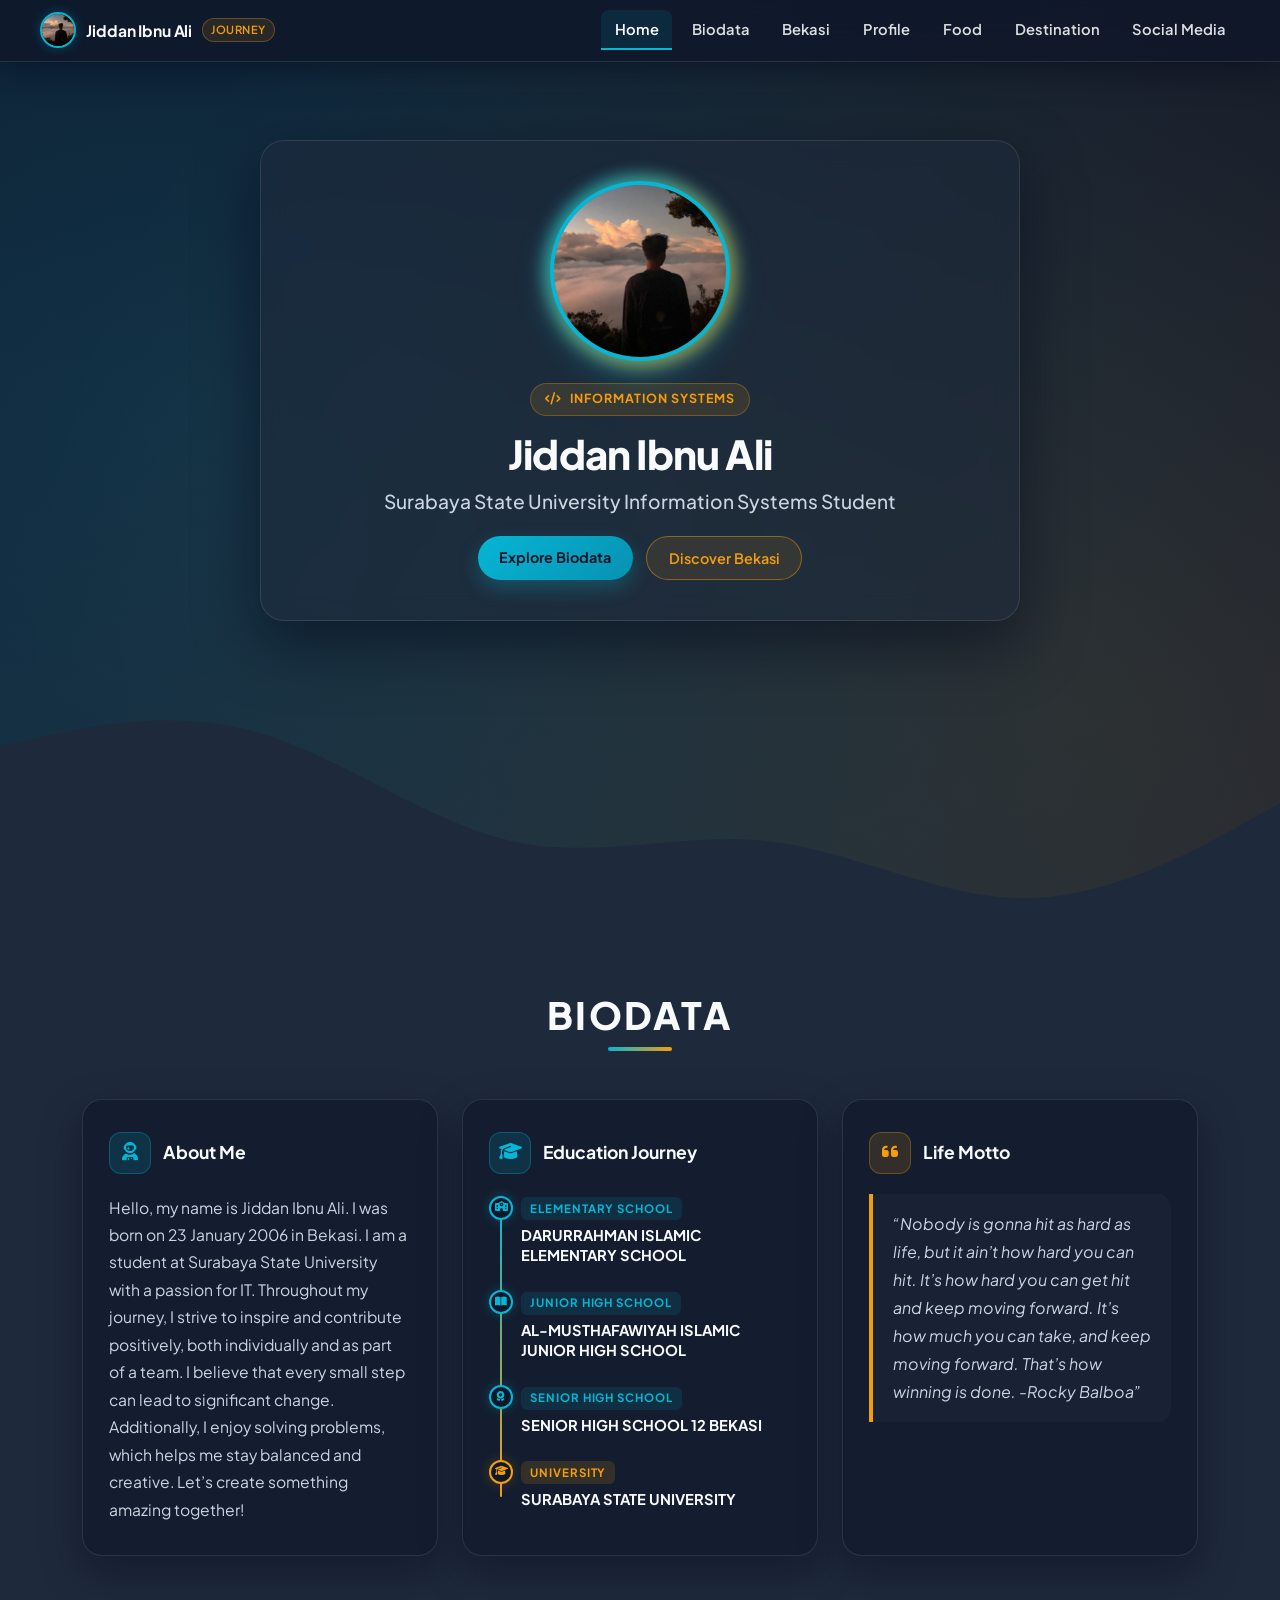
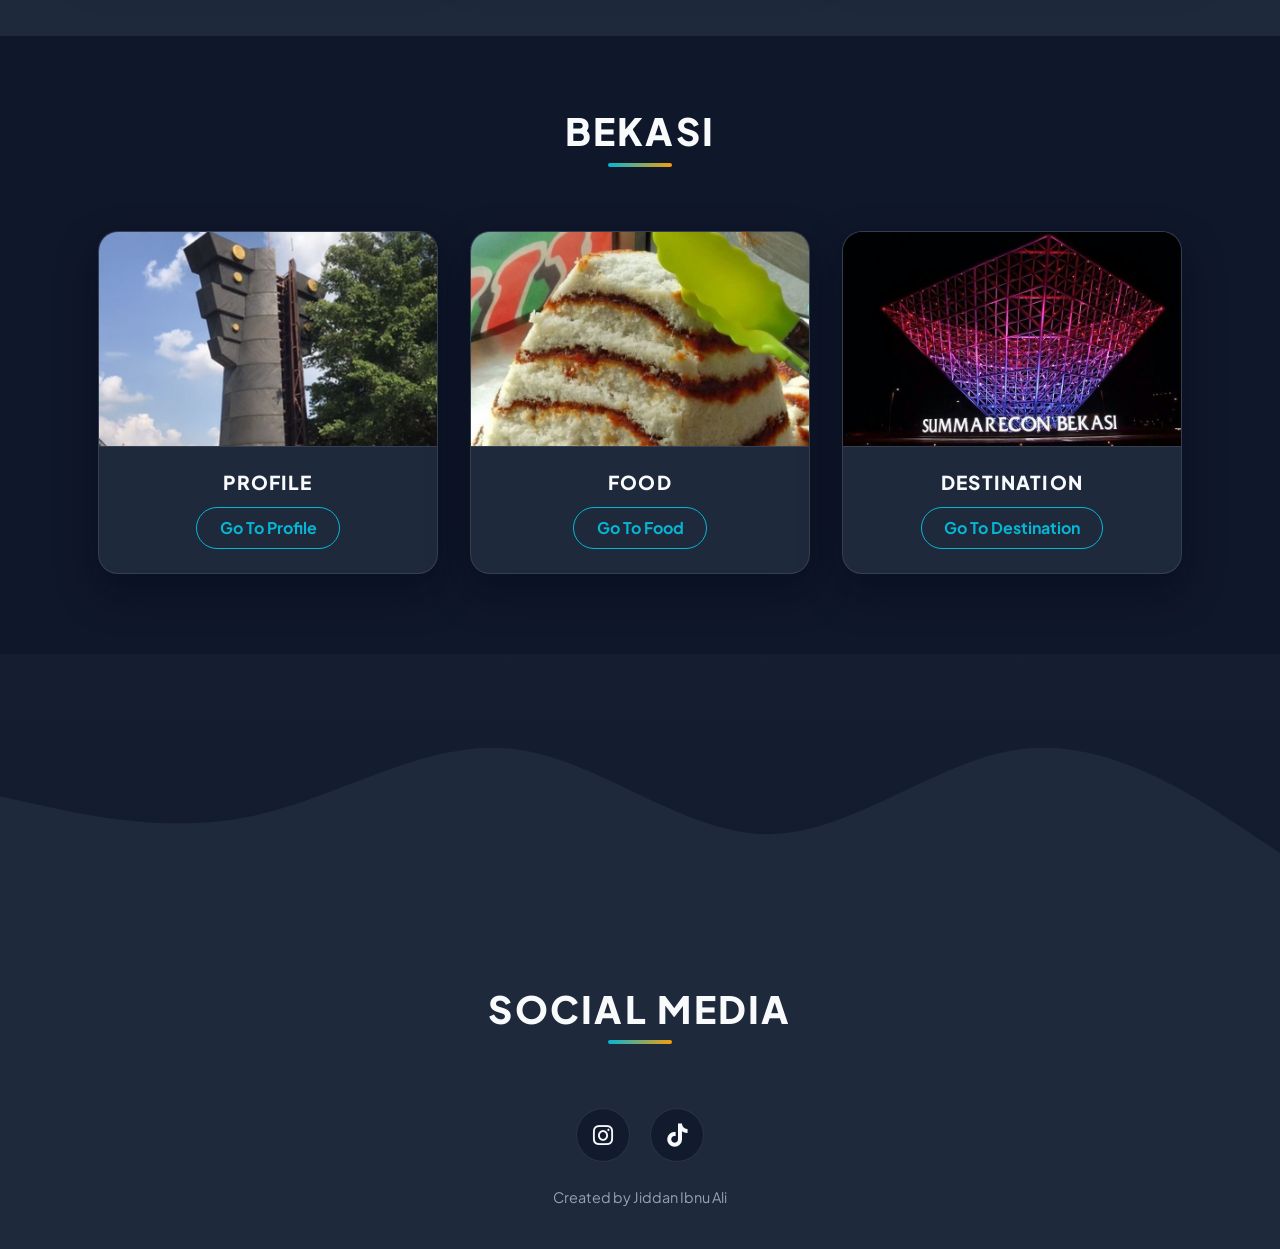
==== commit e9986d68: "chore: rename project to jiddan-journey, remove deployment configs, and update branding to personal " ====
--- a/index.html
+++ b/index.html
@@ -3,7 +3,7 @@
   <head>
     <meta charset="utf-8" />
     <meta name="viewport" content="width=device-width, initial-scale=1" />
-    <title>Jiddan Ibnu Ali — Personal Portfolio</title>
+    <title>Jiddan Ibnu Ali — Journey & Story</title>
     <link rel="preconnect" href="https://fonts.googleapis.com" />
     <link rel="preconnect" href="https://fonts.gstatic.com" crossorigin />
     <link
@@ -38,7 +38,7 @@
             height="36"
           />
           <span>Jiddan Ibnu Ali</span>
-          <span class="brand-badge">Portfolio</span>
+          <span class="brand-badge">Journey</span>
         </a>
         <ul class="nav nav-underline justify-content-end mb-0">
           <li class="nav-item">
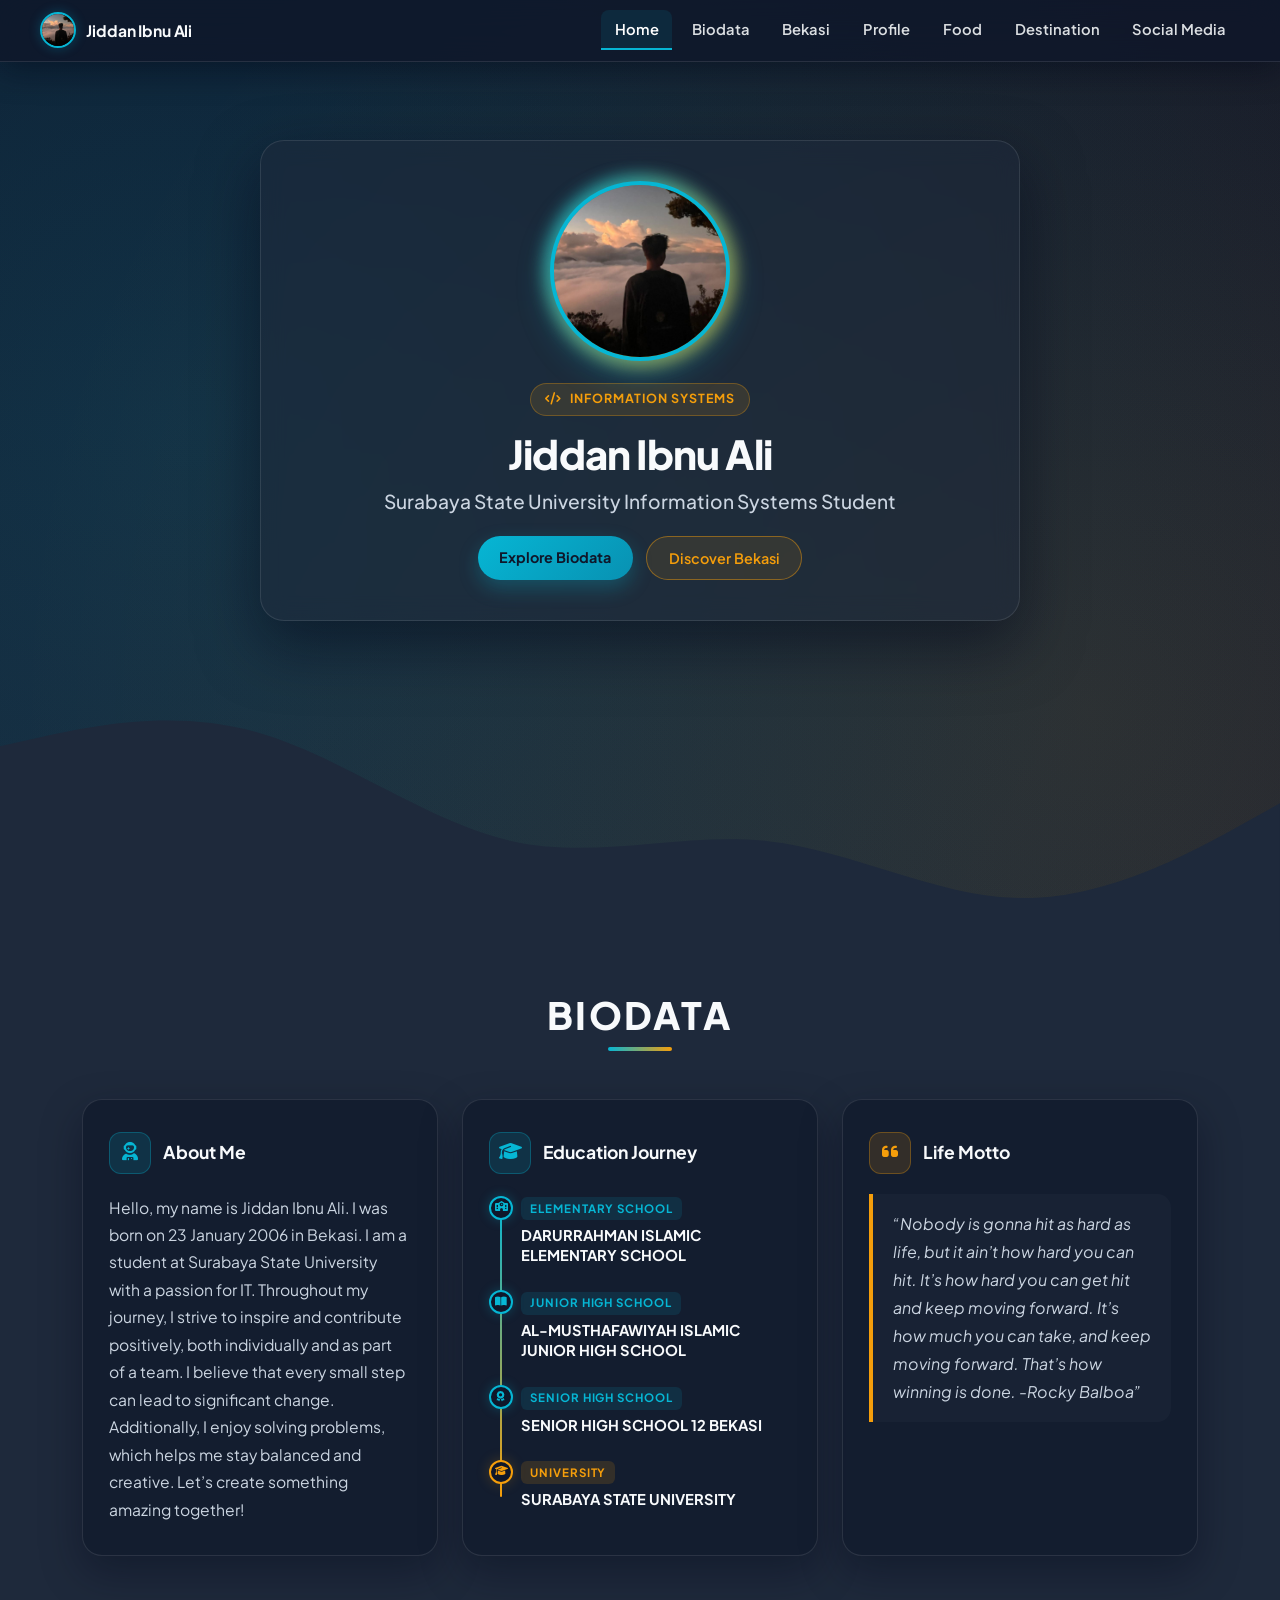
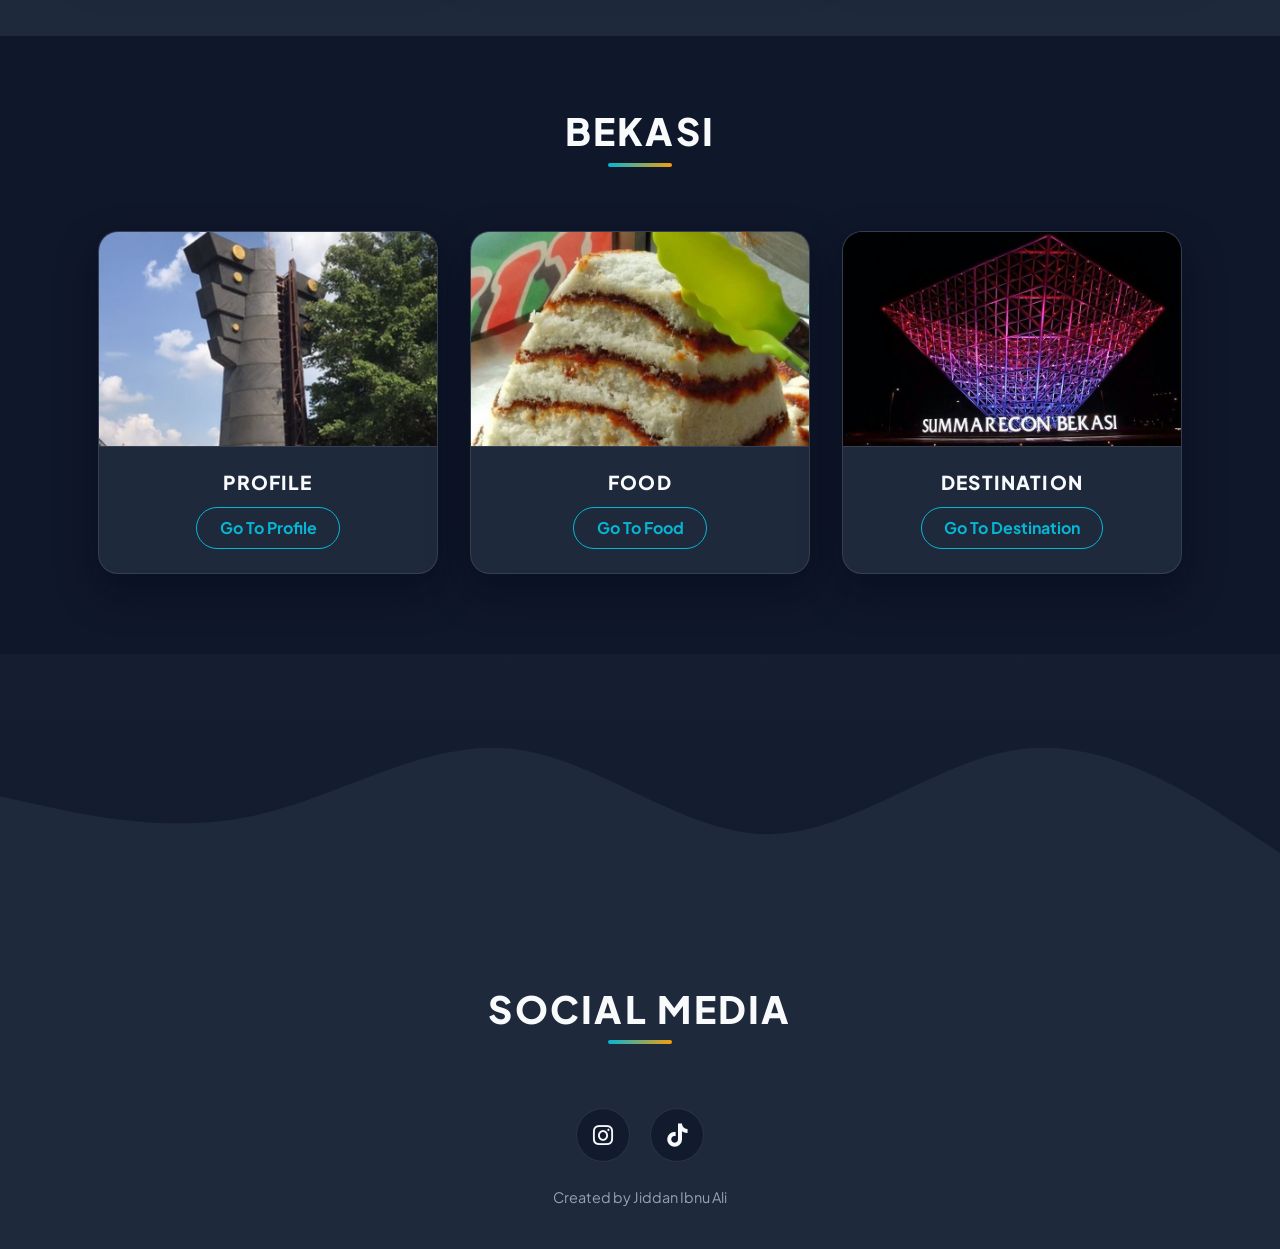
==== commit 59a5abb5: "fix: replace preview screenshots with clean navbar images and bypass CDN cache" ====
--- a/index.html
+++ b/index.html
@@ -38,7 +38,6 @@
             height="36"
           />
           <span>Jiddan Ibnu Ali</span>
-          <span class="brand-badge">Journey</span>
         </a>
         <ul class="nav nav-underline justify-content-end mb-0">
           <li class="nav-item">
